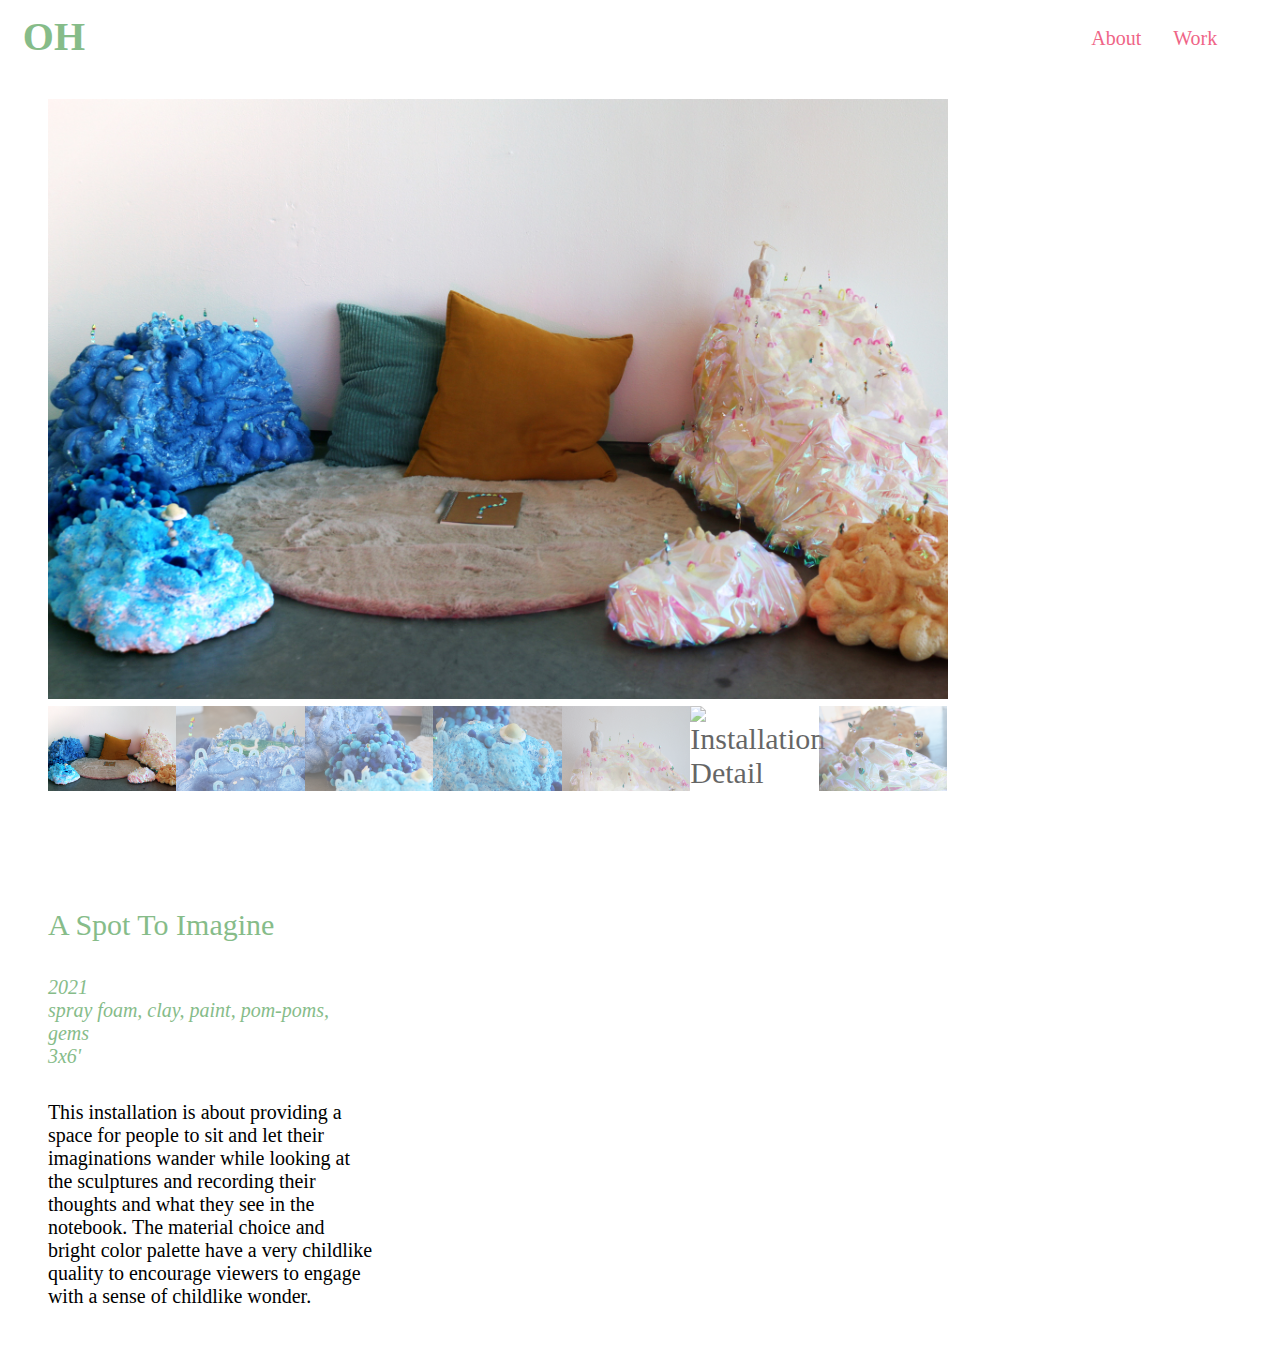
==== spotToImagine.html @ 11f52f48 "Website First Upload" ====
<!DOCTYPE html>
<html lang="en">

<div class="topnav">
    <!-- <a  href="index.html">Home</a> -->
    <!-- <a href="screenBasedWork.html">Screen Based Work</a>
    <a href="installation.html">Installation</a> -->
    <a href="work.html" style="padding-right: 50px;">Work</a>
    <a href="aboutMe.html">About</a>
    
    <a class="name" href="index.html" >OH</a>
  </div>  
  <link rel="stylesheet" type="text/css" href="style.css">
  <head><title>A Spot to Imagine</title></head>
  <body>
  <!--
    <div class= "flex-container">
      <div>1</div>
      <div>2</div>
      <div>3</div>
    </div> 
    -->
    <section>
    <div class= "flex-container">
    <div style="align-self: flex-start; flex-basis: 950px;"> <!-- start of first flexbox -->
    <div class = "slideshow-container">
      <div class = "mySlides">
        <img src="SpotToImagine_Images/spot_01.jpg" style="width:100%">
      </div>
    
      <div class = "mySlides">
        <img src="SpotToImagine_Images/spot_02.jpg" style="width:100%">
      </div>
  
      <div class = "mySlides">
        <img src="SpotToImagine_Images/spot_03.JPG" style="width:100%">
      </div>

      <div class = "mySlides">
        <img src="SpotToImagine_Images/spot_04.jpg" style="width:100%">
      </div>

      <div class = "mySlides">
        <img src="SpotToImagine_Images/spot_05.jpg" style="width:100%">
      </div>

      <div class = "mySlides">
        <img src="SpotToImagine_Images/spot_06.JPG" style="width:100%">
      </div>

      <div class = "mySlides">
        <img src="SpotToImagine_Images/spot_07.jpg" style="width:100%">
      </div>

    <div class = "thumbnail-row">
      <div class="thumbnail-column">
        <img class="demo cursor" src="SpotToImagine_Images/spot_01.jpg" style="width:100%" onclick="currentSlide(1)" alt="Installation Overview">
      </div>
      <div class="thumbnail-column">
        <img class="demo cursor" src="SpotToImagine_Images/spot_02.jpg" style="width:100%" onclick="currentSlide(2)" alt="Installation Detail">
      </div>
      <div class="thumbnail-column">
        <img class="demo cursor" src="SpotToImagine_Images/spot_03.JPG" style="width:100%" onclick="currentSlide(3)" alt="Installation Detail">
      </div>
      <div class="thumbnail-column">
        <img class="demo cursor" src="SpotToImagine_Images/spot_04.jpg" style="width:100%" onclick="currentSlide(4)" alt="Installation Detail">
      </div>
      <div class="thumbnail-column">
        <img class="demo cursor" src="SpotToImagine_Images/spot_05.jpg" style="width:100%" onclick="currentSlide(5)" alt="Installation Detail">
      </div>
      <div class="thumbnail-column">
        <img class="demo cursor" src="SpotToImagine_Images/spot_06.JPG" style="width:100%" onclick="currentSlide(6)" alt="Installation Detail">
      </div>
      <div class="thumbnail-column">
        <img class="demo cursor" src="SpotToImagine_Images/spot_07.jpg" style="width:100%" onclick="currentSlide(7)" alt="Installation Detail">
      </div>
    </div>
    </div>

    <script>
      let slideIndex = 1;
      showSlides(slideIndex);

      function plusSlides(n) {
        showSlides(slideIndex += n);
      }

      function currentSlide(n) {
        showSlides(slideIndex = n);
      }

      function showSlides(n) {
        let i;
        let slides = document.getElementsByClassName("mySlides");
        let dots = document.getElementsByClassName("demo");
        //let captionText = document.getElementById("caption");
        if (n > slides.length) {slideIndex = 1}
        if (n < 1) {slideIndex = slides.length}
        for (i = 0; i < slides.length; i++) {
          slides[i].style.display = "none";
        }
        for (i = 0; i < dots.length; i++) {
          dots[i].className = dots[i].className.replace(" active", "");
        }
        slides[slideIndex-1].style.display = "block";
        dots[slideIndex-1].className += " active";
        //captionText.innerHTML = dots[slideIndex-1].alt;
      }
    </script>
    </div> <!-- end of first flexbox -->
    <div style="flex-basis: 30%;"> <!-- start of second flexbox -->
      <h4>
        A Spot To Imagine 
      </h4>
      <h5>
        2021
        <br> spray foam, clay, paint, pom-poms, gems
        <br> 3x6'
      </h5>
      <p>
        This installation is about providing a space for people to sit and let their imaginations wander while looking at the sculptures 
        and recording their thoughts and what they see in the notebook. The material choice and bright color palette have a very childlike
        quality to encourage viewers to engage with a sense of childlike wonder. 
      </p>
    </div> <!-- end of second flexbox -->
  <!--
  </div>
  </section>
  <section style="background-color: #ffecf1; padding: 1%">
  <h3>Process</h3>
  <p>Lorem ipsum dolor sit amet, consectetur adipiscing elit, sed do eiusmod tempor incididunt 
    ut labore et dolore magna aliqua. Ut enim ad minim veniam, quis nostrud exercitation ullamco 
    laboris nisi ut aliquip ex ea commodo consequat. Duis aute irure dolor in reprehenderit in voluptate 
    velit esse cillum dolore eu fugiat nulla pariatur. Excepteur sint occaecat cupidatat non proident, sunt 
    in culpa qui officia deserunt mollit anim id est laborum.
    Lorem ipsum dolor sit amet, consectetur adipiscing elit, sed do eiusmod tempor incididunt 
    ut labore et dolore magna aliqua. Ut enim ad minim veniam, quis nostrud exercitation ullamco 
    laboris nisi ut aliquip ex ea commodo consequat. Duis aute irure dolor in reprehenderit in voluptate 
    velit esse cillum dolore eu fugiat nulla pariatur. Excepteur sint occaecat cupidatat non proident, sunt 
    in culpa qui officia deserunt mollit anim id est laborum.</p>
  </section>
-->
</body>
</html>
---- style.css ----
/*
theme color codes (slightly muted rainbow)
darker red violet: #ca55ba
lighter red violet: #e380e6
hot pink: #ef6587
red: #e65d51
orange: #ef9965
yellow green: #d3df7f
green: #86bc89
blue: #86b9bc
perriwinkle: #86a1bc
purple: #9086bc
*/


html{
  margin: 0;
  padding: 0;
  font-family: groteskBold;
}

head,body{
  margin-left: 0px;
  margin-top: 0;
  margin-right: 0;
  padding: 0;
}
 

canvas {
  display: block;
}

@font-face {
  font-family: mont;
  src: url(Fonts/Mont-HeavyDEMO.otf);
}
@font-face {
  font-family: groteskBold;
  src: url(Fonts/AlteHaasGroteskBold.ttf);
}

@font-face {
  font-family: groteskRegular;
  src: url(Fonts/AlteHaasGroteskRegular.ttf);
}

@font-face {
  font-family: domine;
  src: url(Fonts/Domine-VariableFont_wght.ttf);
}

@font-face {
  font-family: phosb;
  src: url(Fonts/Phosb___.ttf);
}
@font-face {
  font-family: phosph11;
  src: url(Fonts/Phosph11.ttf);
}

@font-face {
  font-family: 'Open-Sans';
  src: url(Fonts/OpenSans-VariableFont_wdth\,wght.ttf);
}
@font-face {
  font-family: 'Work-Sans';
  src: url(Fonts/WorkSans-VariableFont_wght.ttf);
}


.center {
  display: block;
  margin-left: auto;
  margin-right: auto;
  width: 50%;
 /* padding: 100px; */
}

/* Add a black background color to the top navigation */
.topnav {
  background-color: white;
  overflow: hidden;
  font-family: "Helvetica Neue";
  font-weight: 300;
  padding-top: 0px;
}

/* Style the links inside the navigation bar */
.topnav a {
  float: right;
  color: #86b9bc;
  text-align: center;
  padding: 14px 16px; 
  text-decoration: none;
  font-size: 20px;
}

/* Change the color of links on hover */
.topnav a:hover {
  color: #e380e6;
  text-decoration: none;
  
}

/* Add a color to the active/current link */
.topnav a.active {
  /*background-color: #004643; */
  color: #9086bc;
}

.responsive {
  width: 100%;
  height: auto;
}

.topnav a.name {
  float: left;
  /*margin-top: 10px;*/
  margin-left: 10px;
  margin-right: 0;
  padding: 0%;
  color: #86bc89;
  font-family: "Helvetica Neue";
  font-weight:600;
  font-size: 40px; 
  -webkit-animation:colorchange 20s infinite alternate;
      
      
}


@-webkit-keyframes colorchange {
  0% {
    
    color: #ca55ba;
  }
  11% {
    
    color: #e380e6;
  }
  22% {
    
    color: #ef6587;
  }
  33% {
    
    color: #e65d51;
  }
  44% {
    
    color: #ef9965;
  }
  55% {
    
    color: #d3df7f;
  }
  66% {
    
    color: #86bc89;
  }
  77% {
    
    color: #86b9bc;
  }
  88% {
    
    color: #86a1bc;
  }
  100% {
    
    color: #9086bc;
  }
}

/*
STYLE FOR PORTFOLIO FILTERING SECTION
*/
* {
  box-sizing: border-box;
}

body {
  /*background-color: #f1f1f1; */
  padding-top: 1%; 
  padding-left: 1%;
  padding-right: 1%;
  font-family: 'Helvetica Neue';
}


.main {
  max-width: 1700px;
  /*margin: auto; */
} 

a:link{
  font-family: "Helvetica Neue";
  font-weight: 400;
  color: #ef6587;
  text-decoration: none;
}

a:visited{
  text-decoration: none;
  color: #86b9bc;
}

a:hover{
  text-decoration: underline;
}

h1 {
  font-size: 50px;
  word-break: break-all;
}

h3{
  font-family: 'Helvetica Neue';
  font-weight:500;
  font-size: 40px;
  color: #86a1bc;
}

h4{
  font-family: 'Helvetica Neue';
  font-size: 30px;
  font-weight: 300;
  color:#86bc89;
  margin-bottom:0;
  padding: 0;
}
h5{
  font-family: 'Helvetica Neue';
  font-size: 20px;
  font-weight: 300;
  font-style: italic;
  color:#86bc89;
}
h6{
  font-family: 'Helvetica Neue';
  font-weight:600;
  font-size: 18vw;
  color: #86a1bc;
  -webkit-animation:colorchange 20s infinite alternate;
}
p{
  font-family: 'Helvetica Neue';
  font-weight: 300;
  font-size: 20px;
  color:black;
  word-wrap:normal;
}

p1{
  font-family: 'Helvetica Neue';
  font-weight: 300;
  font-size: 25px;
  color:#ef6587;
  word-wrap:normal;
}


p2{
  font-family: 'Helvetica Neue';
  font-weight: 300;
  font-size: 25px;
  color:#d3df7f;
  word-wrap:normal;
}

p3{
  font-family: 'Helvetica Neue';
  font-weight: 300;
  font-size: 15px;
  word-wrap:normal;
}

p4{
  font-family: 'Helvetica Neue';
  font-weight: 300;
  font-size: 7vw;
  margin: auto;
  text-align: center;
}

.row {
  margin: 10px -16px;
}

/* Add padding BETWEEN each column */
.row,
.row > .column {
  padding: 20px;
}

/* Create three equal columns that floats next to each other */
.column {
  float: left;
  width: 33.33%;
  display: none; /* Hide all elements by default */
}

/* Clear floats after rows */ 
.row:after {
  content: "";
  display: table;
  clear: both;
}

/* Content */
.content {
  background-color: white;
  /*padding: 10px;*/
}

/* The "show" class is added to the filtered elements */
.show {
  display: block;
}

/* Style the buttons */
.btn {
  border: none;
  outline: none;
  /*padding: 14px 16px;*/
  padding-top: 10px;
  background-color: white;
  color:#86b9bc;
  cursor: pointer;
  font-family: 'analogue';
  font-size:17px;
}

.btn:hover {
  color: #86a1bc;
}

.btn.active {
  /*background-color: #666; */
  color:#9086bc;
}

/* STYLE FOR GALLERY IMAGES TEXT OVERLAY */
.overlayContainer {
  position: relative;
  height:100%;
}
.overlay {
  position: absolute;
  top: 0;
  bottom: 0;
  left: 0;
  right: 0;

  height: 99.4%;
  width: 100%;

  opacity: 0;
  transition: .5s ease;
  background-color: #86a1bc90; 
}

.overlayContainer:hover .overlay {
  opacity: 1;
}

.overlayText {
  color: white;
  font-size: 20px;
  font-style:italic;
  font-family: 'Helvetica Neue';
  font-weight:300;
  position: absolute;
  top: 50%;
  left: 50%;

  -webkit-transform: translate(-50%, -50%);
  -ms-transform: translate(-50%, -50%);
  transform: translate(-50%, -50%);
  
  text-align: center;
}

/* ARTWORK DETAIL PAGE SLIDESHOW STYLE*/
.slideshow-container{
  position:relative;
}
.mySlides{
  display:none;
}

/*seven columns*/
.thumbnail-column{
  float:left;
  width: 14.28%;
}

.demo {
  opacity: 0.6;
}

.active,
.demo:hover {
  opacity: 1;
}

/* FLEXBOX STYLE*/
.flex-container {
  display: flex;
  /*background-color: pink;*/
  flex-wrap: wrap;
}

.flex-container > div {
  /*background-color: #f1f1f1;*/
  margin: 10px;
  padding: 2%;
  font-size: 30px;
}

.flex-container-about {
  display: flex;
  /*flex-direction: column;*/
  flex-wrap: wrap;

}

.flex-container-gallery {
  display: flex;
  /*flex-direction: column;*/
  flex-wrap: wrap;

}

.flex-container-gallery > *{
  width:100%;
  padding:1rem;
}
@media (min-width:768px){
  .flex-container-gallery > *{
    width: calc(100%/3);
  }
  h6{
    font-size:8vw;
  }
  p4{
    font-size: 3vw;
  }
}
/*
.flex-container-gallery > div {
  background-color: #f1f1f1;
  margin: 0.5%;
  padding: 0px;
  font-size: 30px;
  flex-basis: 600px;
  max-width: 32%;
  height: auto;
  align-items: center; 
} */
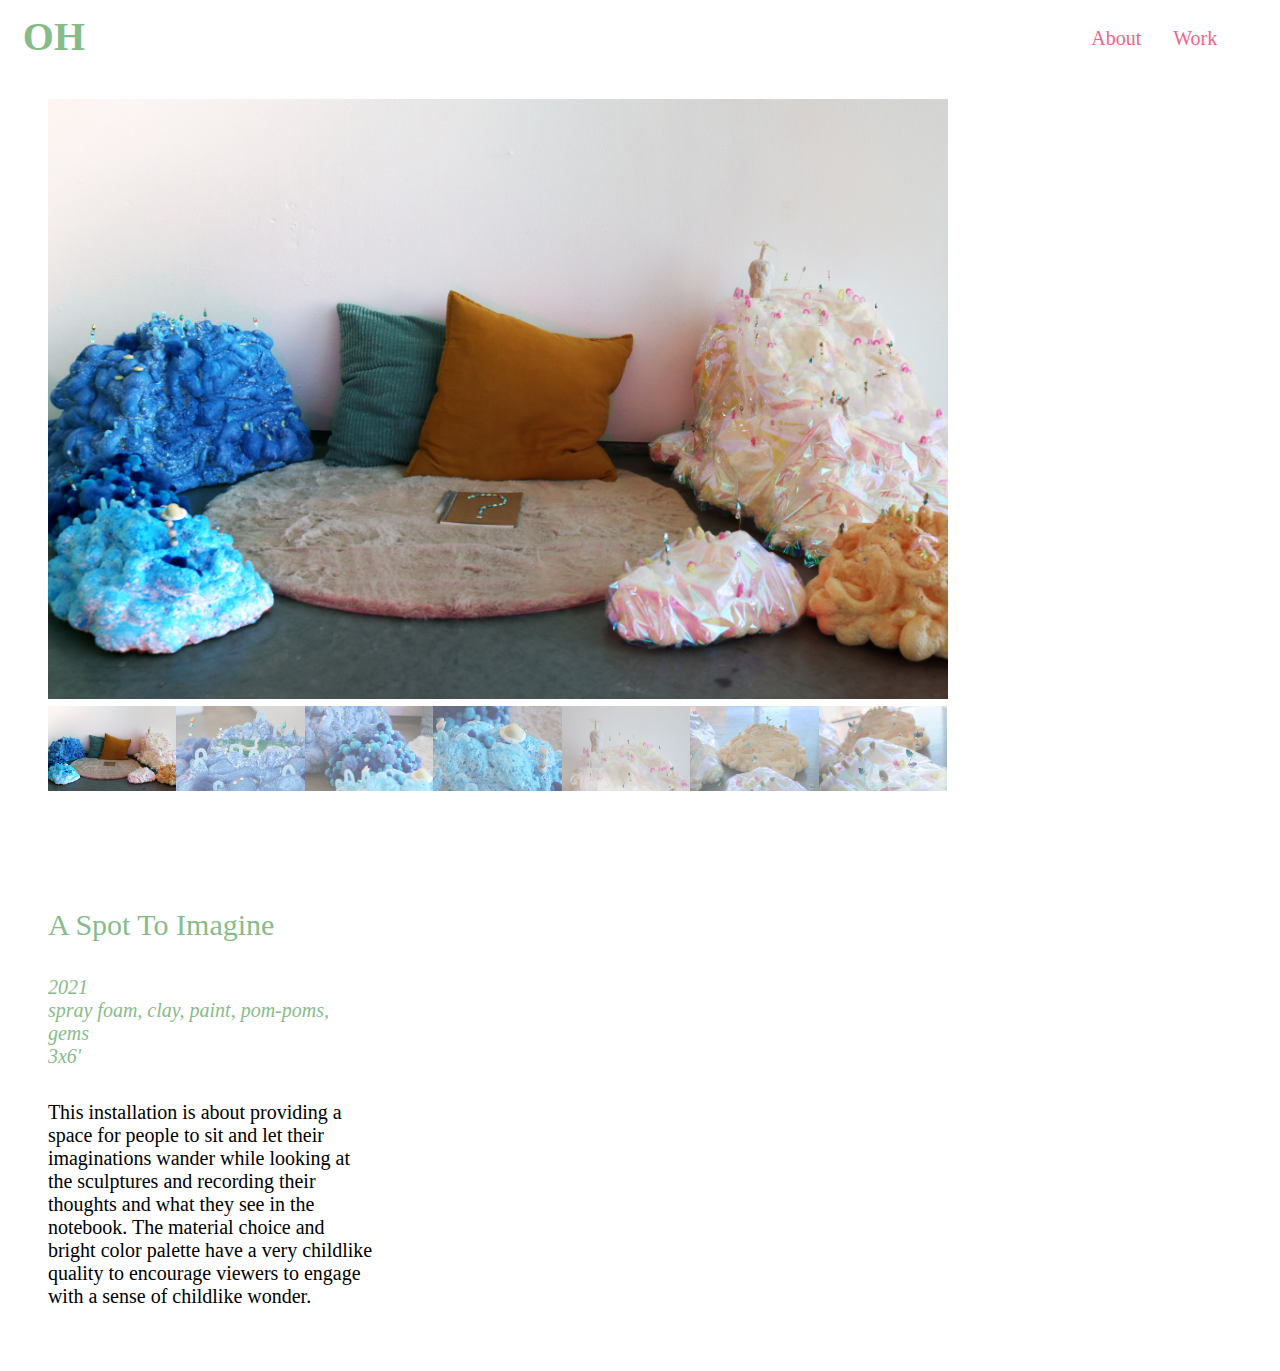
==== commit f08e95f4: "fixed capitalization errors" ====
--- a/spotToImagine.html
+++ b/spotToImagine.html
@@ -69,7 +69,7 @@
         <img class="demo cursor" src="SpotToImagine_Images/spot_05.jpg" style="width:100%" onclick="currentSlide(5)" alt="Installation Detail">
       </div>
       <div class="thumbnail-column">
-        <img class="demo cursor" src="SpotToImagine_Images/spot_06.JPG" style="width:100%" onclick="currentSlide(6)" alt="Installation Detail">
+        <img class="demo cursor" src="SpotToImagine_Images/spot_06.jpg" style="width:100%" onclick="currentSlide(6)" alt="Installation Detail">
       </div>
       <div class="thumbnail-column">
         <img class="demo cursor" src="SpotToImagine_Images/spot_07.jpg" style="width:100%" onclick="currentSlide(7)" alt="Installation Detail">
--- a/style.css
+++ b/style.css
@@ -220,6 +220,7 @@
   font-weight:500;
   font-size: 40px;
   color: #86a1bc;
+
 }
 
 h4{
